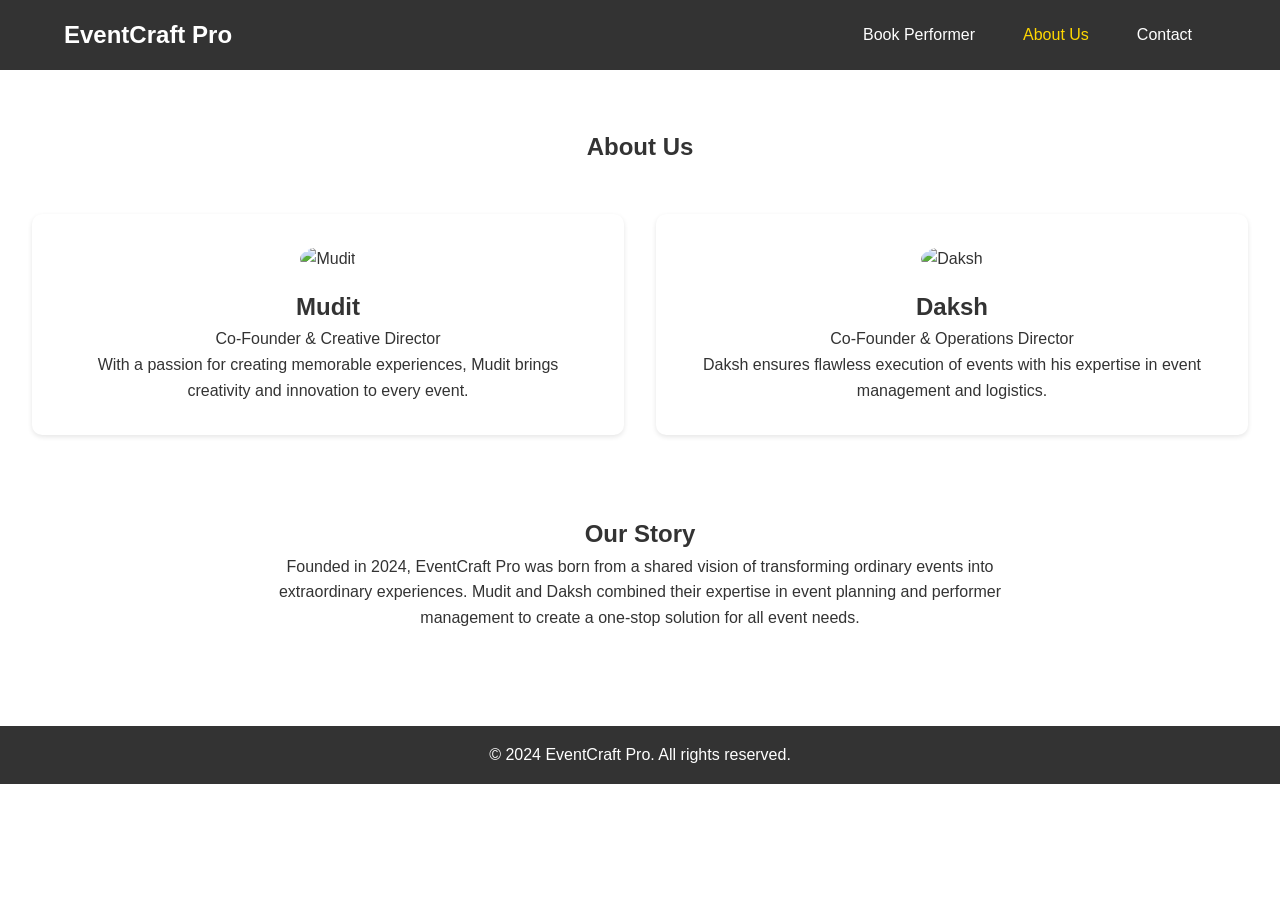
==== about.html @ e8d9d009 "first push" ====
<!DOCTYPE html>
<html lang="en">
<head>
    <meta charset="UTF-8">
    <meta name="viewport" content="width=device-width, initial-scale=1.0">
    <title>EventCraft Pro - About Us</title>
    <link rel="stylesheet" href="style.css">
</head>
<body>
    <nav>
        <div class="logo">EventCraft Pro</div>
        <ul>
            <li><a href="index.html">Book Performer</a></li>
            <li><a href="about.html" class="active">About Us</a></li>
            <li><a href="contact.html">Contact</a></li>
        </ul>
    </nav>

    <section class="about-section">
        <h1>About Us</h1>
        <div class="founders">
            <div class="founder-card">
                <img src="https://images.unsplash.com/photo-1519085360753-af0119f7cbe7" alt="Mudit">
                <h2>Mudit</h2>
                <p>Co-Founder & Creative Director</p>
                <p>With a passion for creating memorable experiences, Mudit brings creativity and innovation to every event.</p>
            </div>

            <div class="founder-card">
                <img src="https://images.unsplash.com/photo-1472099645785-5658abf4ff4e" alt="Daksh">
                <h2>Daksh</h2>
                <p>Co-Founder & Operations Director</p>
                <p>Daksh ensures flawless execution of events with his expertise in event management and logistics.</p>
            </div>
        </div>

        <div class="story">
            <h2>Our Story</h2>
            <p>Founded in 2024, EventCraft Pro was born from a shared vision of transforming ordinary events into extraordinary experiences. Mudit and Daksh combined their expertise in event planning and performer management to create a one-stop solution for all event needs.</p>
        </div>
    </section>

    <footer>
        <p>&copy; 2024 EventCraft Pro. All rights reserved.</p>
    </footer>
</body>
</html>
---- style.css ----
* {
    margin: 0;
    padding: 0;
    box-sizing: border-box;
    font-family: 'Arial', sans-serif;
}

body {
    line-height: 1.6;
    color: #333;
}


nav {
    background: rgba(0, 0, 0, 0.8);
    padding: 1rem 5%;
    position: fixed;
    width: 100%;
    top: 0;
    z-index: 1000;
    display: flex;
    justify-content: space-between;
    align-items: center;
}

.logo {
    color: #fff;
    font-size: 1.5rem;
    font-weight: bold;
}

nav ul {
    display: flex;
    list-style: none;
}

nav ul li a {
    color: #fff;
    text-decoration: none;
    padding: 0.5rem 1rem;
    margin: 0 0.5rem;
    transition: color 0.3s;
}

nav ul li a:hover,
nav ul li a.active {
    color: #ffd700;
}


.hero {
    background: linear-gradient(rgba(0, 0, 0, 0.5), rgba(0, 0, 0, 0.5)),
                url('https://images.unsplash.com/photo-1511795409834-ef04bbd61622');
    background-size: cover;
    background-position: center;
    height: 100vh;
    display: flex;
    flex-direction: column;
    justify-content: center;
    align-items: center;
    text-align: center;
    color: #fff;
    padding: 0 2rem;
}

.hero h1 {
    font-size: 3rem;
    margin-bottom: 1rem;
    animation: fadeIn 1s ease-in;
}

.hero p {
    font-size: 1.2rem;
    animation: fadeIn 1s ease-in 0.5s both;
}


.services {
    padding: 5rem 2rem;
    display: grid;
    grid-template-columns: repeat(auto-fit, minmax(250px, 1fr));
    gap: 2rem;
    background: #f9f9f9;
}

.service-card {
    background: #fff;
    padding: 1rem;
    border-radius: 10px;
    box-shadow: 0 2px 5px rgba(0, 0, 0, 0.1);
    transition: transform 0.3s;
}

.service-card:hover {
    transform: translateY(-5px);
}

.service-card img {
    width: 100%;
    height: 200px;
    object-fit: cover;
    border-radius: 5px;
}

.service-card h2 {
    margin: 1rem 0;
    color: #333;
}


.about-section {
    padding: 8rem 2rem 4rem;
    text-align: center;
}

.founders {
    display: grid;
    grid-template-columns: repeat(auto-fit, minmax(300px, 1fr));
    gap: 2rem;
    margin: 3rem 0;
}

.founder-card {
    background: #fff;
    padding: 2rem;
    border-radius: 10px;
    box-shadow: 0 2px 5px rgba(0, 0, 0, 0.1);
}

.founder-card img {
    width: 200px;
    height: 200px;
    border-radius: 50%;
    object-fit: cover;
    margin-bottom: 1rem;
}

.story {
    max-width: 800px;
    margin: 0 auto;
    padding: 2rem;
}

.contact-section {
    padding: 8rem 2rem 4rem;
    background: #f9f9f9;
}

.contact-container {
    max-width: 1200px;
    margin: 2rem auto;
    display: grid;
    grid-template-columns: repeat(auto-fit, minmax(300px, 1fr));
    gap: 2rem;
}

.contact-info {
    background: #fff;
    padding: 2rem;
    border-radius: 10px;
}

.info-item {
    margin: 1.5rem 0;
}

.contact-form {
    background: #fff;
    padding: 2rem;
    border-radius: 10px;
}

.contact-form input,
.contact-form textarea {
    width: 100%;
    padding: 0.8rem;
    margin: 0.5rem 0;
    border: 1px solid #ddd;
    border-radius: 5px;
}

.contact-form button {
    background: #333;
    color: #fff;
    padding: 0.8rem 2rem;
    border: none;
    border-radius: 5px;
    cursor: pointer;
    transition: background 0.3s;
}

.contact-form button:hover {
    background: #555;
}


footer {
    background: #333;
    color: #fff;
    text-align: center;
    padding: 1rem;
}

/* Animations */
@keyframes fadeIn {
    from {
        opacity: 0;
        transform: translateY(20px);
    }
    to {
        opacity: 1;
        transform: translateY(0);
    }
}


@media (max-width: 768px) {
    .hero h1 {
        font-size: 2rem;
    }
    
    nav {
        flex-direction: column;
        padding: 1rem;
    }
    
    nav ul {
        margin-top: 1rem;
    }
    
    .contact-container {
        grid-template-columns: 1fr;
    }
}
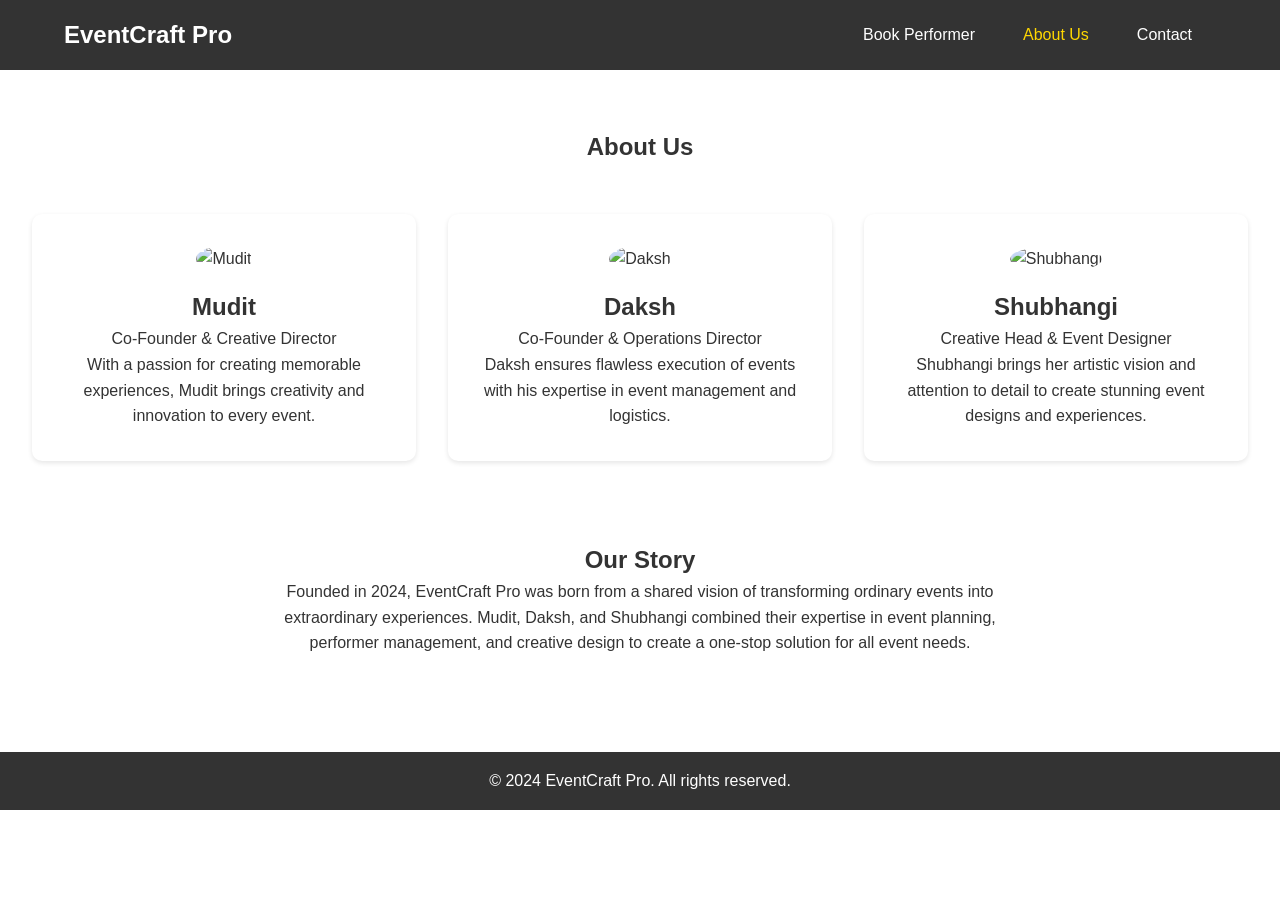
==== commit 48a77929: "changed images on book-perfomer page" ====
--- a/about.html
+++ b/about.html
@@ -32,11 +32,18 @@
                 <p>Co-Founder & Operations Director</p>
                 <p>Daksh ensures flawless execution of events with his expertise in event management and logistics.</p>
             </div>
+
+            <div class="founder-card">
+                <img src="https://images.unsplash.com/photo-1438761681033-6461ffad8d80" alt="Shubhangi">
+                <h2>Shubhangi</h2>
+                <p>Creative Head & Event Designer</p>
+                <p>Shubhangi brings her artistic vision and attention to detail to create stunning event designs and experiences.</p>
+            </div>
         </div>
 
         <div class="story">
             <h2>Our Story</h2>
-            <p>Founded in 2024, EventCraft Pro was born from a shared vision of transforming ordinary events into extraordinary experiences. Mudit and Daksh combined their expertise in event planning and performer management to create a one-stop solution for all event needs.</p>
+            <p>Founded in 2024, EventCraft Pro was born from a shared vision of transforming ordinary events into extraordinary experiences. Mudit, Daksh, and Shubhangi combined their expertise in event planning, performer management, and creative design to create a one-stop solution for all event needs.</p>
         </div>
     </section>
 
--- a/style.css
+++ b/style.css
@@ -1,3 +1,4 @@
+/* Global Styles */
 * {
     margin: 0;
     padding: 0;
@@ -10,7 +11,7 @@
     color: #333;
 }
 
-
+/* Navigation */
 nav {
     background: rgba(0, 0, 0, 0.8);
     padding: 1rem 5%;
@@ -47,10 +48,9 @@
     color: #ffd700;
 }
 
-
+/* Hero Section */
 .hero {
-    background: linear-gradient(rgba(0, 0, 0, 0.5), rgba(0, 0, 0, 0.5)),
-                url('https://images.unsplash.com/photo-1511795409834-ef04bbd61622');
+    background: url('https://images.unsplash.com/photo-1505236858219-8359eb29e329');
     background-size: cover;
     background-position: center;
     height: 100vh;
@@ -59,9 +59,12 @@
     justify-content: center;
     align-items: center;
     text-align: center;
-    color: #fff;
+    color: #ffffff;
     padding: 0 2rem;
-}
+    /* mask-image: linear-gradient(to bottom, rgba(0, 0, 0, 1), rgba(0, 0, 0, 0));
+    -webkit-mask-image: linear-gradient(to bottom, rgba(0, 0, 0, 1), rgba(0, 0, 0, 0)); /* For Safari */
+} */
+
 
 .hero h1 {
     font-size: 3rem;
@@ -74,13 +77,14 @@
     animation: fadeIn 1s ease-in 0.5s both;
 }
 
-
+/* Services Section */
 .services {
     padding: 5rem 2rem;
     display: grid;
     grid-template-columns: repeat(auto-fit, minmax(250px, 1fr));
     gap: 2rem;
-    background: #f9f9f9;
+    background: rgb(2,0,36);
+    background: linear-gradient(90deg, rgba(2,0,36,1) 0%, rgba(33,33,48,1) 20%, rgba(32,147,170,1) 99%);
 }
 
 .service-card {
@@ -89,6 +93,8 @@
     border-radius: 10px;
     box-shadow: 0 2px 5px rgba(0, 0, 0, 0.1);
     transition: transform 0.3s;
+    text-decoration: none;
+    color: inherit;
 }
 
 .service-card:hover {
@@ -107,7 +113,7 @@
     color: #333;
 }
 
-
+/* About Section */
 .about-section {
     padding: 8rem 2rem 4rem;
     text-align: center;
@@ -141,6 +147,7 @@
     padding: 2rem;
 }
 
+/* Contact Section */
 .contact-section {
     padding: 8rem 2rem 4rem;
     background: #f9f9f9;
@@ -179,6 +186,11 @@
     border-radius: 5px;
 }
 
+.contact-form textarea {
+    height: 150px;
+    resize: vertical;
+}
+
 .contact-form button {
     background: #333;
     color: #fff;
@@ -193,7 +205,7 @@
     background: #555;
 }
 
-
+/* Footer */
 footer {
     background: #333;
     color: #fff;
@@ -213,7 +225,7 @@
     }
 }
 
-
+/* Responsive Design */
 @media (max-width: 768px) {
     .hero h1 {
         font-size: 2rem;
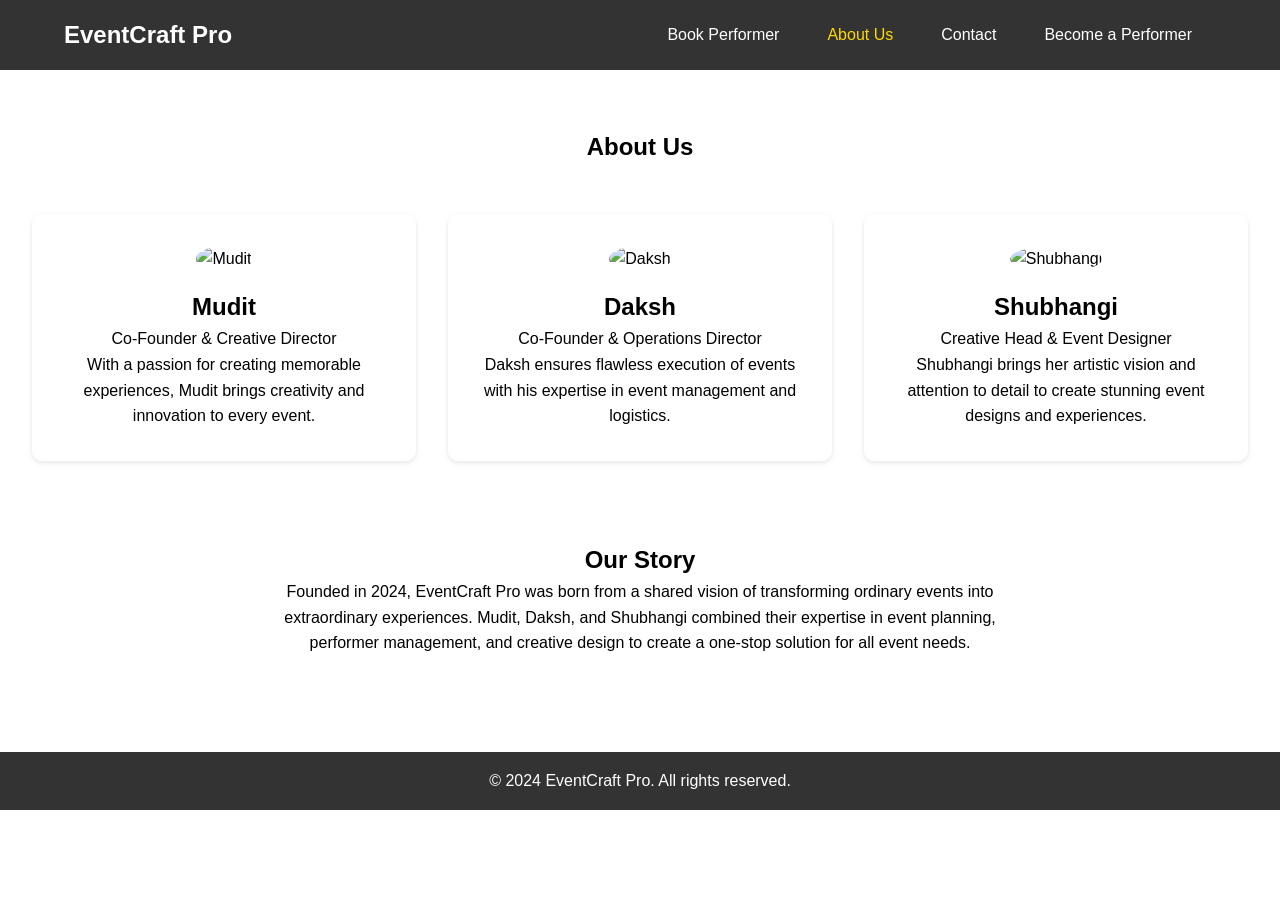
==== commit 88747fec: "added one more page" ====
--- a/about.html
+++ b/about.html
@@ -13,6 +13,7 @@
             <li><a href="index.html">Book Performer</a></li>
             <li><a href="about.html" class="active">About Us</a></li>
             <li><a href="contact.html">Contact</a></li>
+            <li><a href="Become.html">Become a Performer</a></li>
         </ul>
     </nav>
 
--- a/style.css
+++ b/style.css
@@ -1,4 +1,3 @@
-/* Global Styles */
 * {
     margin: 0;
     padding: 0;
@@ -8,7 +7,7 @@
 
 body {
     line-height: 1.6;
-    color: #333;
+    color: #000000;
 }
 
 /* Navigation */
@@ -48,9 +47,12 @@
     color: #ffd700;
 }
 
-/* Hero Section */
+
 .hero {
-    background: url('https://images.unsplash.com/photo-1505236858219-8359eb29e329');
+    background-color: black;
+    background: 
+        linear-gradient(rgba(0, 0, 0, 0.4), rgba(0, 0, 0, 0.4)), /* Applies a fade to the whole image */
+        url('https://images.unsplash.com/photo-1505236858219-8359eb29e329');
     background-size: cover;
     background-position: center;
     height: 100vh;
@@ -61,9 +63,9 @@
     text-align: center;
     color: #ffffff;
     padding: 0 2rem;
-    /* mask-image: linear-gradient(to bottom, rgba(0, 0, 0, 1), rgba(0, 0, 0, 0));
-    -webkit-mask-image: linear-gradient(to bottom, rgba(0, 0, 0, 1), rgba(0, 0, 0, 0)); /* For Safari */
-} */
+}
+
+
 
 
 .hero h1 {
@@ -243,4 +245,25 @@
     .contact-container {
         grid-template-columns: 1fr;
     }
+}
+
+
+.book-now {
+    display: inline-block;
+    margin-top: 1rem;
+    padding: 0.7rem 2rem;
+    background-color: #e63946;
+    border: none;
+    color: rgb(255, 255, 255);
+    border-radius: 5px;
+    font-size: 1rem;
+    transition: 0.3s;
+}
+
+.book-now:hover {
+    background-color: #04a949;
+    transform: scale(1.01);
+    box-shadow: 0 10px 20px rgba(0, 0, 0, 0.3);
+    cursor: pointer;
+
 }
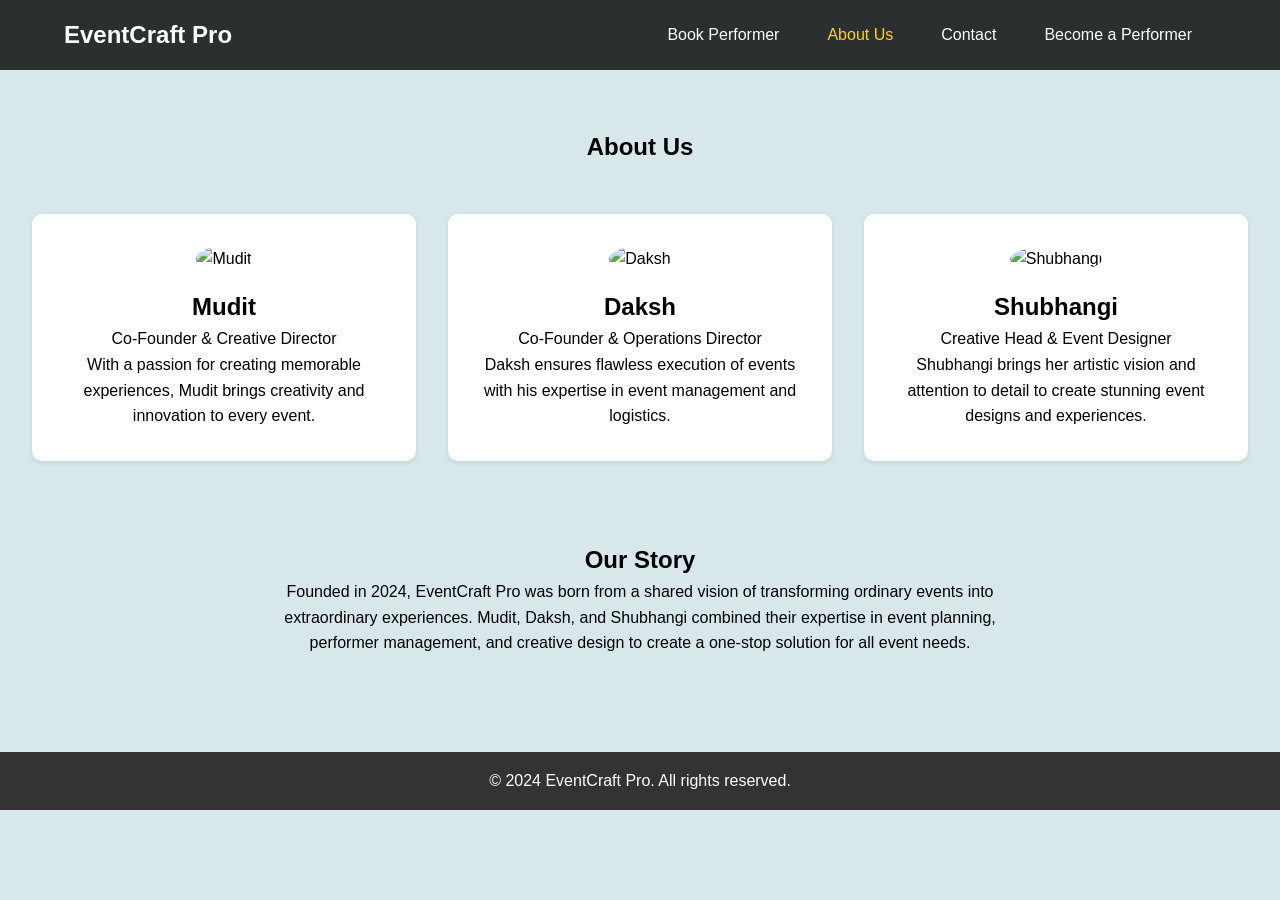
==== commit 10a63591: "fixed link" ====
--- a/about.html
+++ b/about.html
@@ -6,7 +6,7 @@
     <title>EventCraft Pro - About Us</title>
     <link rel="stylesheet" href="style.css">
 </head>
-<body>
+<body style="background-color: rgb(216, 232, 234);">
     <nav>
         <div class="logo">EventCraft Pro</div>
         <ul>
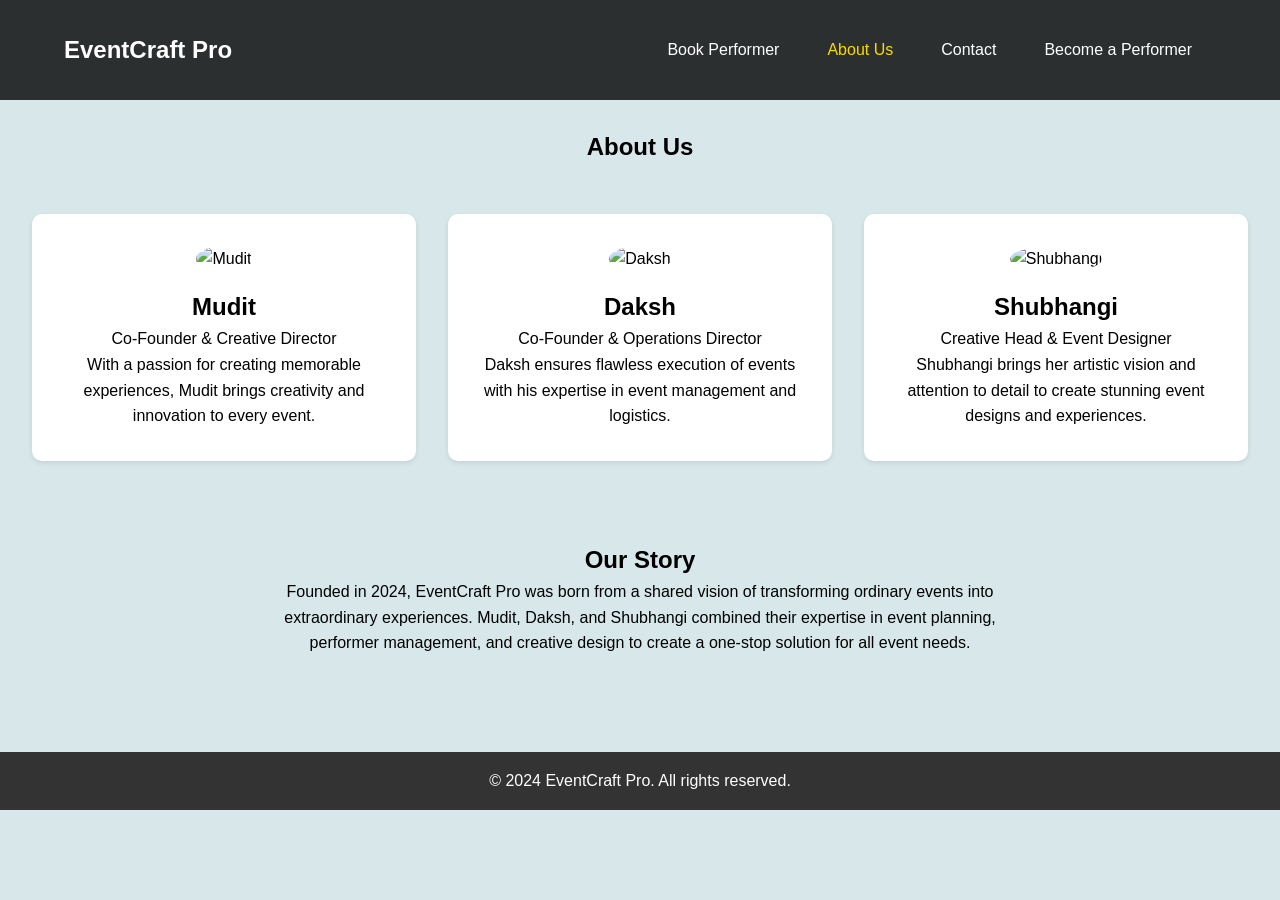
==== commit 1f374b2b: "added hamburger" ====
--- a/about.html
+++ b/about.html
@@ -9,7 +9,12 @@
 <body style="background-color: rgb(216, 232, 234);">
     <nav>
         <div class="logo">EventCraft Pro</div>
-        <ul>
+        <div class="hamburger">
+            <span></span>
+            <span></span>
+            <span></span>
+        </div>
+        <ul class="nav-links">
             <li><a href="index.html">Book Performer</a></li>
             <li><a href="about.html" class="active">About Us</a></li>
             <li><a href="contact.html">Contact</a></li>
@@ -51,5 +56,23 @@
     <footer>
         <p>&copy; 2024 EventCraft Pro. All rights reserved.</p>
     </footer>
+
+    <script>
+        const hamburger = document.querySelector('.hamburger');
+        const navLinks = document.querySelector('.nav-links');
+
+        hamburger.addEventListener('click', () => {
+            hamburger.classList.toggle('active');
+            navLinks.classList.toggle('active');
+        });
+
+        // Close menu when clicking a link
+        document.querySelectorAll('.nav-links li a').forEach(link => {
+            link.addEventListener('click', () => {
+                hamburger.classList.remove('active');
+                navLinks.classList.remove('active');
+            });
+        });
+    </script>
 </body>
 </html>
--- a/style.css
+++ b/style.css
@@ -12,6 +12,7 @@
 
 /* Navigation */
 nav {
+    height: 100px;
     background: rgba(0, 0, 0, 0.8);
     padding: 1rem 5%;
     position: fixed;
@@ -266,4 +267,70 @@
     box-shadow: 0 10px 20px rgba(0, 0, 0, 0.3);
     cursor: pointer;
 
+}
+
+/* .service-card1{
+    background: #fff;
+    padding: 1rem;
+    border-radius: 10px;
+    box-shadow: 0 2px 5px rgba(0, 0, 0, 0.1);
+    transition: transform 0.3s;
+    text-decoration: none;
+    color: inherit;
+} */
+
+.hamburger {
+    display: none;
+    cursor: pointer;
+    padding: 10px;
+}
+
+.hamburger span {
+    display: block;
+    width: 25px;
+    height: 3px;
+    background-color: white;
+    margin: 5px 0;
+    transition: all 0.3s ease;
+}
+
+@media (max-width: 768px) {
+    .hamburger {
+        display: block;
+        z-index: 1001;
+    }
+
+    .nav-links {
+        position: fixed;
+        top: 0;
+        right: -100%;
+        height: 100vh;
+        width: 100%;
+        background: rgba(0, 0, 0, 0.9);
+        flex-direction: column;
+        justify-content: center;
+        align-items: center;
+        transition: right 0.3s ease;
+    }
+
+    .nav-links.active {
+        right: 0;
+    }
+
+    nav ul li {
+        margin: 20px 0;
+    }
+
+    /* Hamburger animation classes */
+    .hamburger.active span:nth-child(1) {
+        transform: rotate(45deg) translate(5px, 5px);
+    }
+
+    .hamburger.active span:nth-child(2) {
+        opacity: 0;
+    }
+
+    .hamburger.active span:nth-child(3) {
+        transform: rotate(-45deg) translate(7px, -6px);
+    }
 }
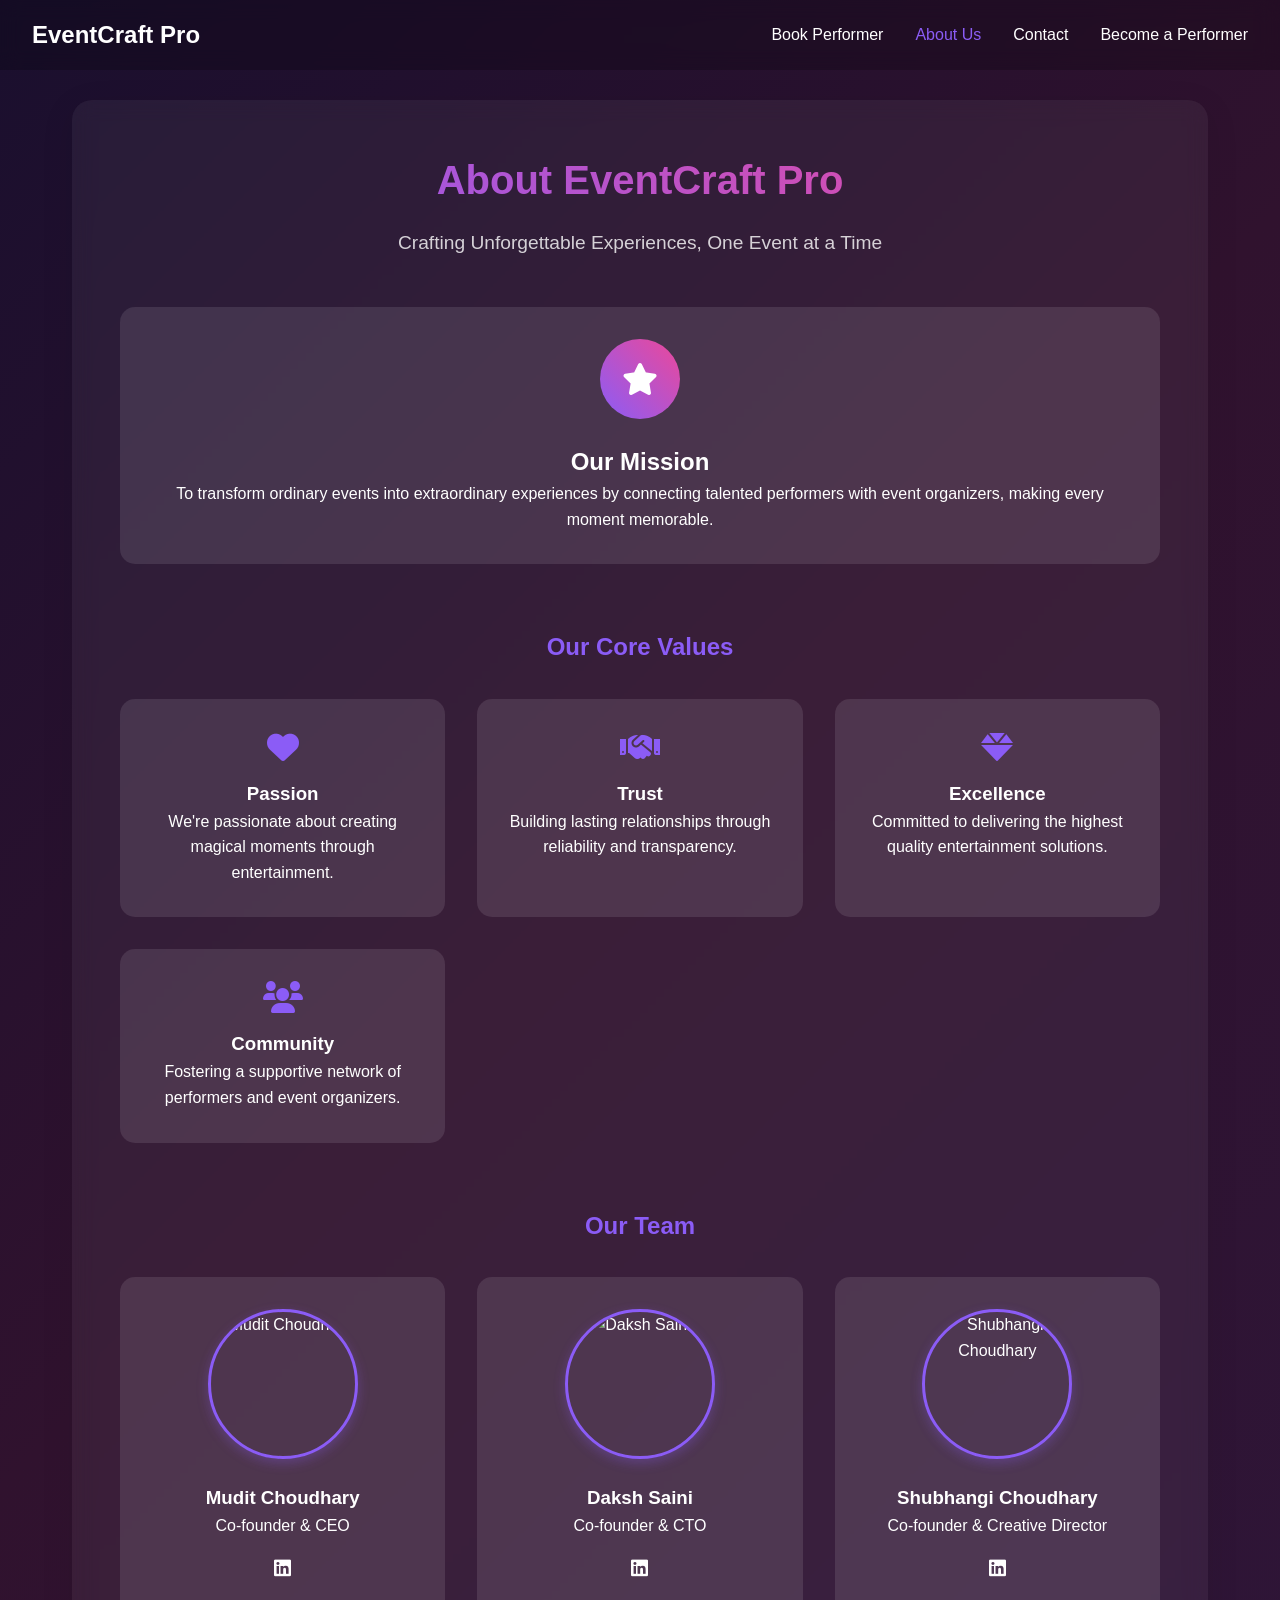
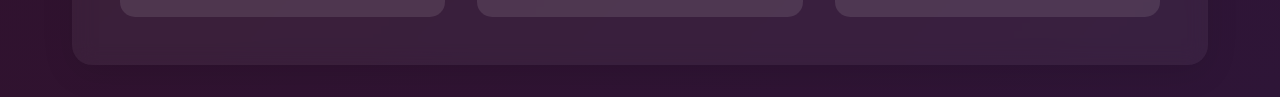
==== commit efa883e3: "main changes done" ====
--- a/about.html
+++ b/about.html
@@ -3,10 +3,11 @@
 <head>
     <meta charset="UTF-8">
     <meta name="viewport" content="width=device-width, initial-scale=1.0">
-    <title>EventCraft Pro - About Us</title>
-    <link rel="stylesheet" href="style.css">
+    <title>About Us - EventCraft Pro</title>
+    <link rel="stylesheet" href="about.css">
+    <link rel="stylesheet" href="https://cdnjs.cloudflare.com/ajax/libs/font-awesome/6.0.0/css/all.min.css">
 </head>
-<body style="background-color: rgb(216, 232, 234);">
+<body>
     <nav>
         <div class="logo">EventCraft Pro</div>
         <div class="hamburger">
@@ -22,40 +23,86 @@
         </ul>
     </nav>
 
-    <section class="about-section">
-        <h1>About Us</h1>
-        <div class="founders">
-            <div class="founder-card">
-                <img src="https://images.unsplash.com/photo-1519085360753-af0119f7cbe7" alt="Mudit">
-                <h2>Mudit</h2>
-                <p>Co-Founder & Creative Director</p>
-                <p>With a passion for creating memorable experiences, Mudit brings creativity and innovation to every event.</p>
+    <div class="container">
+        <div class="about-wrapper">
+            <div class="about-header">
+                <h1>About EventCraft Pro</h1>
+                <p>Crafting Unforgettable Experiences, One Event at a Time</p>
             </div>
 
-            <div class="founder-card">
-                <img src="https://images.unsplash.com/photo-1472099645785-5658abf4ff4e" alt="Daksh">
-                <h2>Daksh</h2>
-                <p>Co-Founder & Operations Director</p>
-                <p>Daksh ensures flawless execution of events with his expertise in event management and logistics.</p>
-            </div>
+            <div class="about-content">
+                <div class="mission-section">
+                    <div class="icon-box">
+                        <i class="fas fa-star"></i>
+                    </div>
+                    <h2>Our Mission</h2>
+                    <p>To transform ordinary events into extraordinary experiences by connecting talented performers with event organizers, making every moment memorable.</p>
+                </div>
 
-            <div class="founder-card">
-                <img src="https://images.unsplash.com/photo-1438761681033-6461ffad8d80" alt="Shubhangi">
-                <h2>Shubhangi</h2>
-                <p>Creative Head & Event Designer</p>
-                <p>Shubhangi brings her artistic vision and attention to detail to create stunning event designs and experiences.</p>
+                <div class="values-section">
+                    <h2>Our Core Values</h2>
+                    <div class="values-grid">
+                        <div class="value-card">
+                            <i class="fas fa-heart"></i>
+                            <h3>Passion</h3>
+                            <p>We're passionate about creating magical moments through entertainment.</p>
+                        </div>
+                        <div class="value-card">
+                            <i class="fas fa-handshake"></i>
+                            <h3>Trust</h3>
+                            <p>Building lasting relationships through reliability and transparency.</p>
+                        </div>
+                        <div class="value-card">
+                            <i class="fas fa-gem"></i>
+                            <h3>Excellence</h3>
+                            <p>Committed to delivering the highest quality entertainment solutions.</p>
+                        </div>
+                        <div class="value-card">
+                            <i class="fas fa-users"></i>
+                            <h3>Community</h3>
+                            <p>Fostering a supportive network of performers and event organizers.</p>
+                        </div>
+                    </div>
+                </div>
+
+                <div class="team-section">
+                    <h2>Our Team</h2>
+                    <div class="team-grid">
+                        <div class="team-member">
+                            <div class="member-image">
+                                <img src="https://this-person-does-not-exist.com/img/avatar-gen11a4f8d244248e4c4e3d7003d4c32b1c.jpg" alt="Mudit Choudhary">
+                            </div>
+                            <h3>Mudit Choudhary</h3>
+                            <p>Co-founder & CEO</p>
+                            <div class="social-links">
+                                <a href="https://www.linkedin.com/in/mudit-choudhary-b62a84257/" target="_blank"><i class="fab fa-linkedin"></i></a>
+                            </div>
+                        </div>
+                        <div class="team-member">
+                            <div class="member-image">
+                                <img src="https://this-person-does-not-exist.com/img/avatar-gen119761a3f7ba19242c5c7eed2b180d86.jpg" alt="Daksh Saini">
+                            </div>
+                            <h3>Daksh Saini</h3>
+                            <p>Co-founder & CTO</p>
+                            <div class="social-links">
+                                <a href="https://www.linkedin.com/in/daksh-saini-1b1630257/" target="_blank"><i class="fab fa-linkedin"></i></a>
+                            </div>
+                        </div>
+                        <div class="team-member">
+                            <div class="member-image">
+                                <img src="https://this-person-does-not-exist.com/img/avatar-gen11782e0df6c81c2c59f90aad2b6f5cc1.jpg" alt="Shubhangi Choudhary">
+                            </div>
+                            <h3>Shubhangi Choudhary</h3>
+                            <p>Co-founder & Creative Director</p>
+                            <div class="social-links">
+                                <a href="https://www.linkedin.com/in/shubhangi-choudhary-b62a84257/" target="_blank"><i class="fab fa-linkedin"></i></a>
+                            </div>
+                        </div>
+                    </div>
+                </div>
             </div>
         </div>
-
-        <div class="story">
-            <h2>Our Story</h2>
-            <p>Founded in 2024, EventCraft Pro was born from a shared vision of transforming ordinary events into extraordinary experiences. Mudit, Daksh, and Shubhangi combined their expertise in event planning, performer management, and creative design to create a one-stop solution for all event needs.</p>
-        </div>
-    </section>
-
-    <footer>
-        <p>&copy; 2024 EventCraft Pro. All rights reserved.</p>
-    </footer>
+    </div>
 
     <script>
         const hamburger = document.querySelector('.hamburger');
@@ -66,7 +113,6 @@
             navLinks.classList.toggle('active');
         });
 
-        // Close menu when clicking a link
         document.querySelectorAll('.nav-links li a').forEach(link => {
             link.addEventListener('click', () => {
                 hamburger.classList.remove('active');
--- a/about.css
+++ b/about.css
@@ -0,0 +1,351 @@
+* {
+    margin: 0;
+    padding: 0;
+    box-sizing: border-box;
+}
+
+body {
+    font-family: -apple-system, BlinkMacSystemFont, 'Segoe UI', Roboto, Oxygen, Ubuntu, Cantarell, sans-serif;
+    line-height: 1.6;
+    background: linear-gradient(135deg, #1a0f2e, #30122e, #2e1537);
+    color: white;
+    min-height: 100vh;
+}
+
+/* Navigation Styles */
+nav {
+    display: flex;
+    justify-content: space-between;
+    align-items: center;
+    padding: 1rem 2rem;
+    background: rgba(0, 0, 0, 0.2);
+    backdrop-filter: blur(10px);
+    position: fixed;
+    width: 100%;
+    top: 0;
+    z-index: 1000;
+}
+
+.logo {
+    font-size: 1.5rem;
+    font-weight: bold;
+    color: white;
+}
+
+.nav-links {
+    display: flex;
+    list-style: none;
+    gap: 2rem;
+}
+
+.nav-links a {
+    color: white;
+    text-decoration: none;
+    font-weight: 500;
+    transition: color 0.3s;
+}
+
+.nav-links a:hover,
+.nav-links a.active {
+    color: #8b5cf6;
+}
+
+/* Container Styles */
+.container {
+    max-width: 1200px;
+    margin: 2rem auto;
+    padding: 0 2rem;
+    margin-top: 100px;
+}
+
+.about-wrapper {
+    background: rgba(255, 255, 255, 0.05);
+    backdrop-filter: blur(10px);
+    border-radius: 20px;
+    padding: 3rem;
+    box-shadow: 0 8px 32px rgba(0, 0, 0, 0.1);
+    animation: fadeIn 0.8s ease forwards;
+}
+
+@keyframes fadeIn {
+    from {
+        opacity: 0;
+        transform: translateY(30px);
+    }
+    to {
+        opacity: 1;
+        transform: translateY(0);
+    }
+}
+
+/* Header Section */
+.about-header {
+    text-align: center;
+    margin-bottom: 3rem;
+}
+
+.about-header h1 {
+    font-size: 2.5rem;
+    margin-bottom: 1rem;
+    background: linear-gradient(45deg, #8b5cf6, #ec4899);
+    -webkit-background-clip: text;
+    -webkit-text-fill-color: transparent;
+}
+
+.about-header p {
+    font-size: 1.2rem;
+    color: rgba(255, 255, 255, 0.8);
+}
+
+/* Mission Section */
+.mission-section {
+    text-align: center;
+    margin-bottom: 4rem;
+    padding: 2rem;
+    background: rgba(255, 255, 255, 0.1);
+    border-radius: 15px;
+}
+
+.icon-box {
+    width: 80px;
+    height: 80px;
+    margin: 0 auto 1.5rem;
+    background: linear-gradient(45deg, #8b5cf6, #ec4899);
+    border-radius: 50%;
+    display: flex;
+    align-items: center;
+    justify-content: center;
+}
+
+.icon-box i {
+    font-size: 2rem;
+    color: white;
+}
+
+/* Values Section */
+.values-section {
+    margin-bottom: 4rem;
+}
+
+.values-section h2 {
+    text-align: center;
+    margin-bottom: 2rem;
+    color: #8b5cf6;
+}
+
+.values-grid {
+    display: grid;
+    grid-template-columns: repeat(auto-fit, minmax(250px, 1fr));
+    gap: 2rem;
+}
+
+.value-card {
+    background: rgba(255, 255, 255, 0.1);
+    padding: 2rem;
+    border-radius: 15px;
+    text-align: center;
+    transition: transform 0.3s ease;
+}
+
+.value-card:hover {
+    transform: translateY(-5px);
+}
+
+.value-card i {
+    font-size: 2rem;
+    color: #8b5cf6;
+    margin-bottom: 1rem;
+}
+
+/* Team Section */
+.team-section {
+    text-align: center;
+}
+
+.team-section h2 {
+    margin-bottom: 2rem;
+    color: #8b5cf6;
+}
+
+.team-grid {
+    display: grid;
+    grid-template-columns: repeat(3, 1fr);
+    gap: 2rem;
+    margin-top: 2rem;
+}
+
+.team-member {
+    background: rgba(255, 255, 255, 0.1);
+    padding: 2rem;
+    border-radius: 15px;
+    transition: transform 0.3s ease;
+}
+
+.team-member:hover {
+    transform: translateY(-5px);
+}
+
+.member-image {
+    width: 150px;
+    height: 150px;
+    margin: 0 auto 1.5rem;
+    border-radius: 50%;
+    overflow: hidden;
+    border: 3px solid #8b5cf6;
+    box-shadow: 0 4px 12px rgba(139, 92, 246, 0.3);
+}
+
+.member-image img {
+    width: 100%;
+    height: 100%;
+    object-fit: cover;
+    transition: transform 0.3s ease;
+}
+
+.team-member:hover .member-image img {
+    transform: scale(1.1);
+}
+
+.social-links {
+    margin-top: 1rem;
+}
+
+.social-links a {
+    color: white;
+    margin: 0 0.5rem;
+    font-size: 1.2rem;
+    transition: color 0.3s;
+}
+
+.social-links a:hover {
+    color: #8b5cf6;
+}
+
+/* Mobile Styles */
+@media (max-width: 992px) {
+    .team-grid {
+        grid-template-columns: repeat(2, 1fr);
+    }
+}
+
+@media (max-width: 768px) {
+    .team-grid {
+        grid-template-columns: 1fr;
+    }
+
+    .hamburger {
+        display: block;
+        z-index: 1001;
+    }
+
+    .nav-links {
+        position: fixed;
+        top: 0;
+        right: -100%;
+        height: 100vh;
+        width: 100%;
+        background: rgba(0, 0, 0, 0.9);
+        flex-direction: column;
+        justify-content: center;
+        align-items: center;
+        transition: right 0.3s ease;
+        z-index: 1000;
+    }
+
+    .nav-links.active {
+        right: 0;
+    }
+
+    nav ul li {
+        margin: 20px 0;
+    }
+
+    .hamburger.active span:nth-child(1) {
+        transform: rotate(45deg) translate(5px, 5px);
+    }
+
+    .hamburger.active span:nth-child(2) {
+        opacity: 0;
+    }
+
+    .hamburger.active span:nth-child(3) {
+        transform: rotate(-45deg) translate(7px, -6px);
+    }
+
+    nav ul {
+        display: flex;
+    }
+
+    .nav-links a {
+        color: white;
+        font-size: 1.2rem;
+        margin: 1rem 0;
+    }
+}
+
+/* Update/Add these hamburger menu styles */
+.hamburger {
+    display: none;
+    cursor: pointer;
+    padding: 10px;
+}
+
+.hamburger span {
+    display: block;
+    width: 25px;
+    height: 3px;
+    background-color: white;
+    margin: 5px 0;
+    transition: all 0.3s ease;
+}
+
+@media (max-width: 768px) {
+    .hamburger {
+        display: block;
+        z-index: 1001;
+    }
+
+    .nav-links {
+        position: fixed;
+        top: 0;
+        right: -100%;
+        height: 100vh;
+        width: 100%;
+        background: rgba(0, 0, 0, 0.9);
+        flex-direction: column;
+        justify-content: center;
+        align-items: center;
+        transition: right 0.3s ease;
+        z-index: 1000;
+    }
+
+    .nav-links.active {
+        right: 0;
+    }
+
+    nav ul li {
+        margin: 20px 0;
+    }
+
+    .hamburger.active span:nth-child(1) {
+        transform: rotate(45deg) translate(5px, 5px);
+    }
+
+    .hamburger.active span:nth-child(2) {
+        opacity: 0;
+    }
+
+    .hamburger.active span:nth-child(3) {
+        transform: rotate(-45deg) translate(7px, -6px);
+    }
+
+    nav ul {
+        display: flex;
+    }
+
+    .nav-links a {
+        color: white;
+        font-size: 1.2rem;
+        margin: 1rem 0;
+    }
+} 
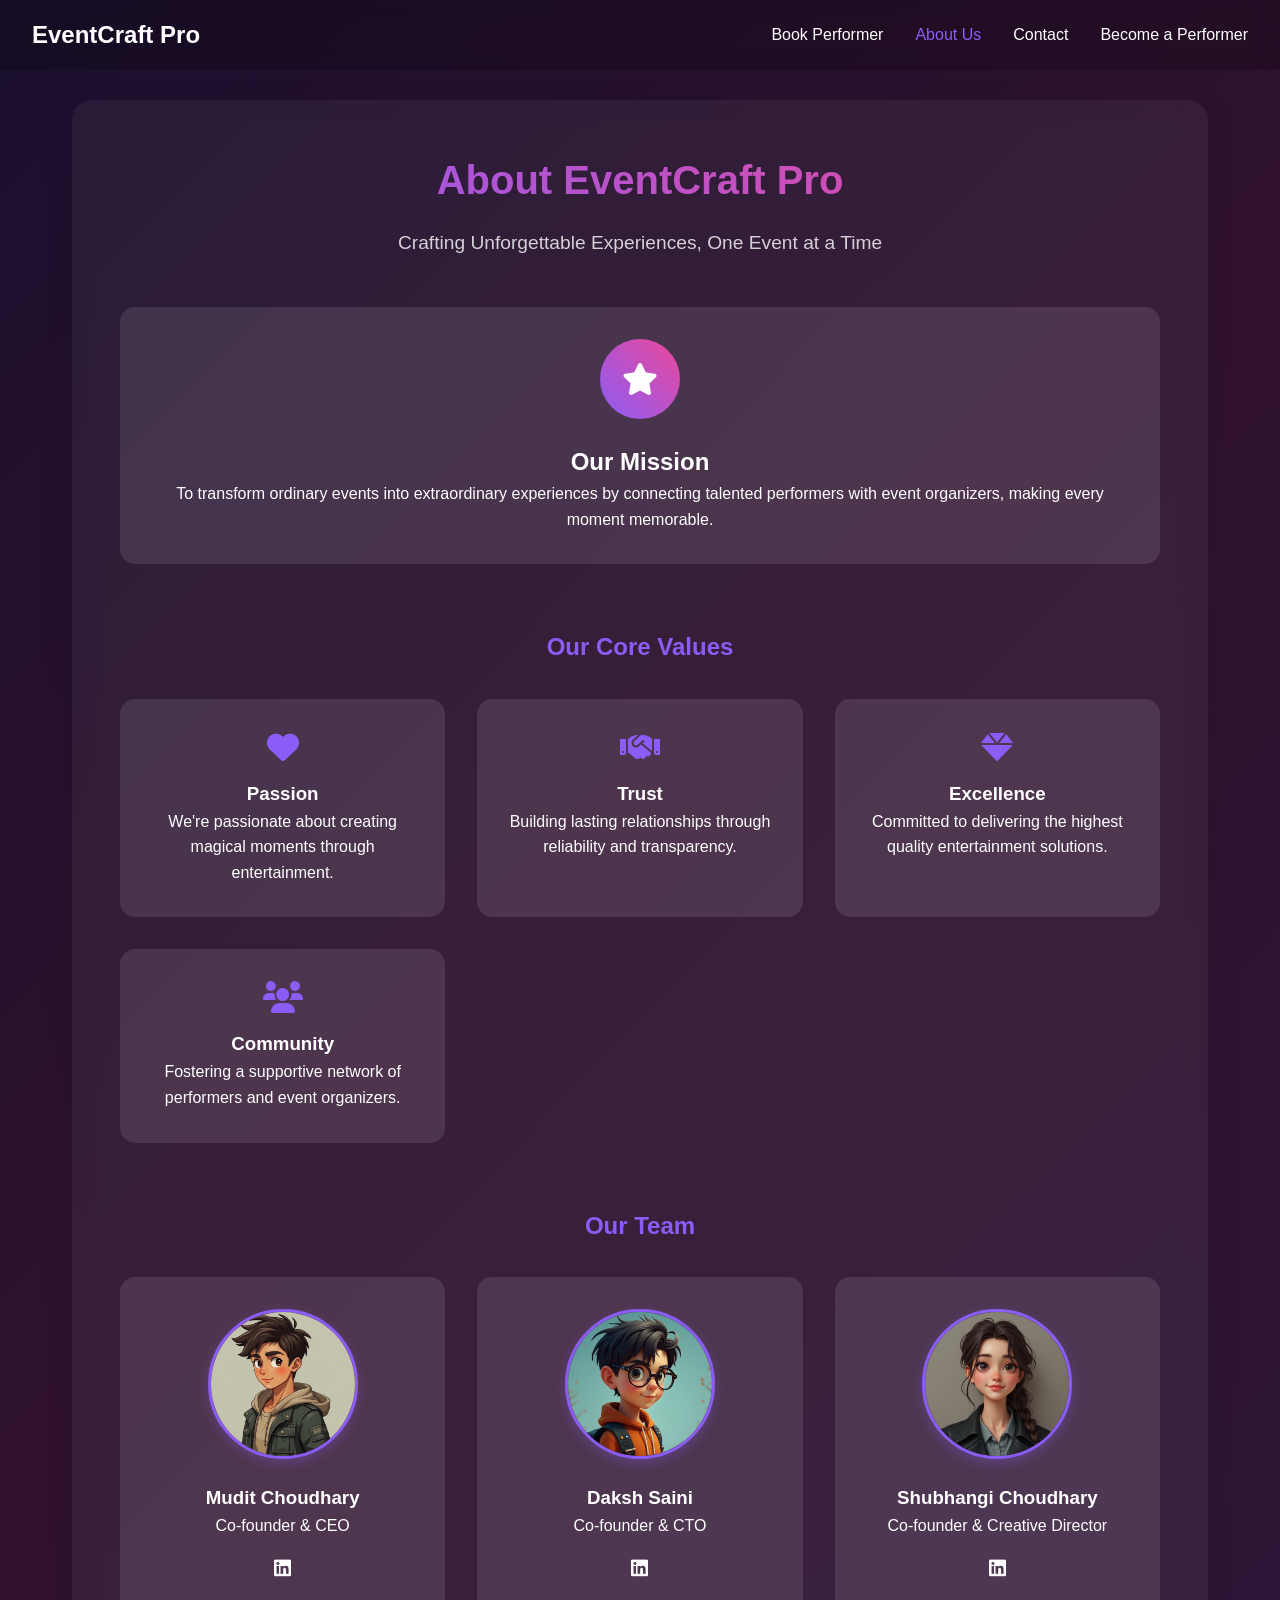
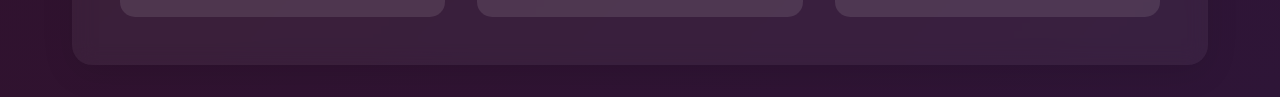
==== commit b0ffa1e1: "dfd" ====
--- a/about.html
+++ b/about.html
@@ -70,7 +70,7 @@
                     <div class="team-grid">
                         <div class="team-member">
                             <div class="member-image">
-                                <img src="https://this-person-does-not-exist.com/img/avatar-gen11a4f8d244248e4c4e3d7003d4c32b1c.jpg" alt="Mudit Choudhary">
+                                <img src="3.png" alt="Mudit Choudhary">
                             </div>
                             <h3>Mudit Choudhary</h3>
                             <p>Co-founder & CEO</p>
@@ -80,7 +80,7 @@
                         </div>
                         <div class="team-member">
                             <div class="member-image">
-                                <img src="https://this-person-does-not-exist.com/img/avatar-gen119761a3f7ba19242c5c7eed2b180d86.jpg" alt="Daksh Saini">
+                                <img src="2.png" alt="Daksh Saini">
                             </div>
                             <h3>Daksh Saini</h3>
                             <p>Co-founder & CTO</p>
@@ -90,7 +90,7 @@
                         </div>
                         <div class="team-member">
                             <div class="member-image">
-                                <img src="https://this-person-does-not-exist.com/img/avatar-gen11782e0df6c81c2c59f90aad2b6f5cc1.jpg" alt="Shubhangi Choudhary">
+                                <img src="1.png" alt="Shubhangi Choudhary">
                             </div>
                             <h3>Shubhangi Choudhary</h3>
                             <p>Co-founder & Creative Director</p>
